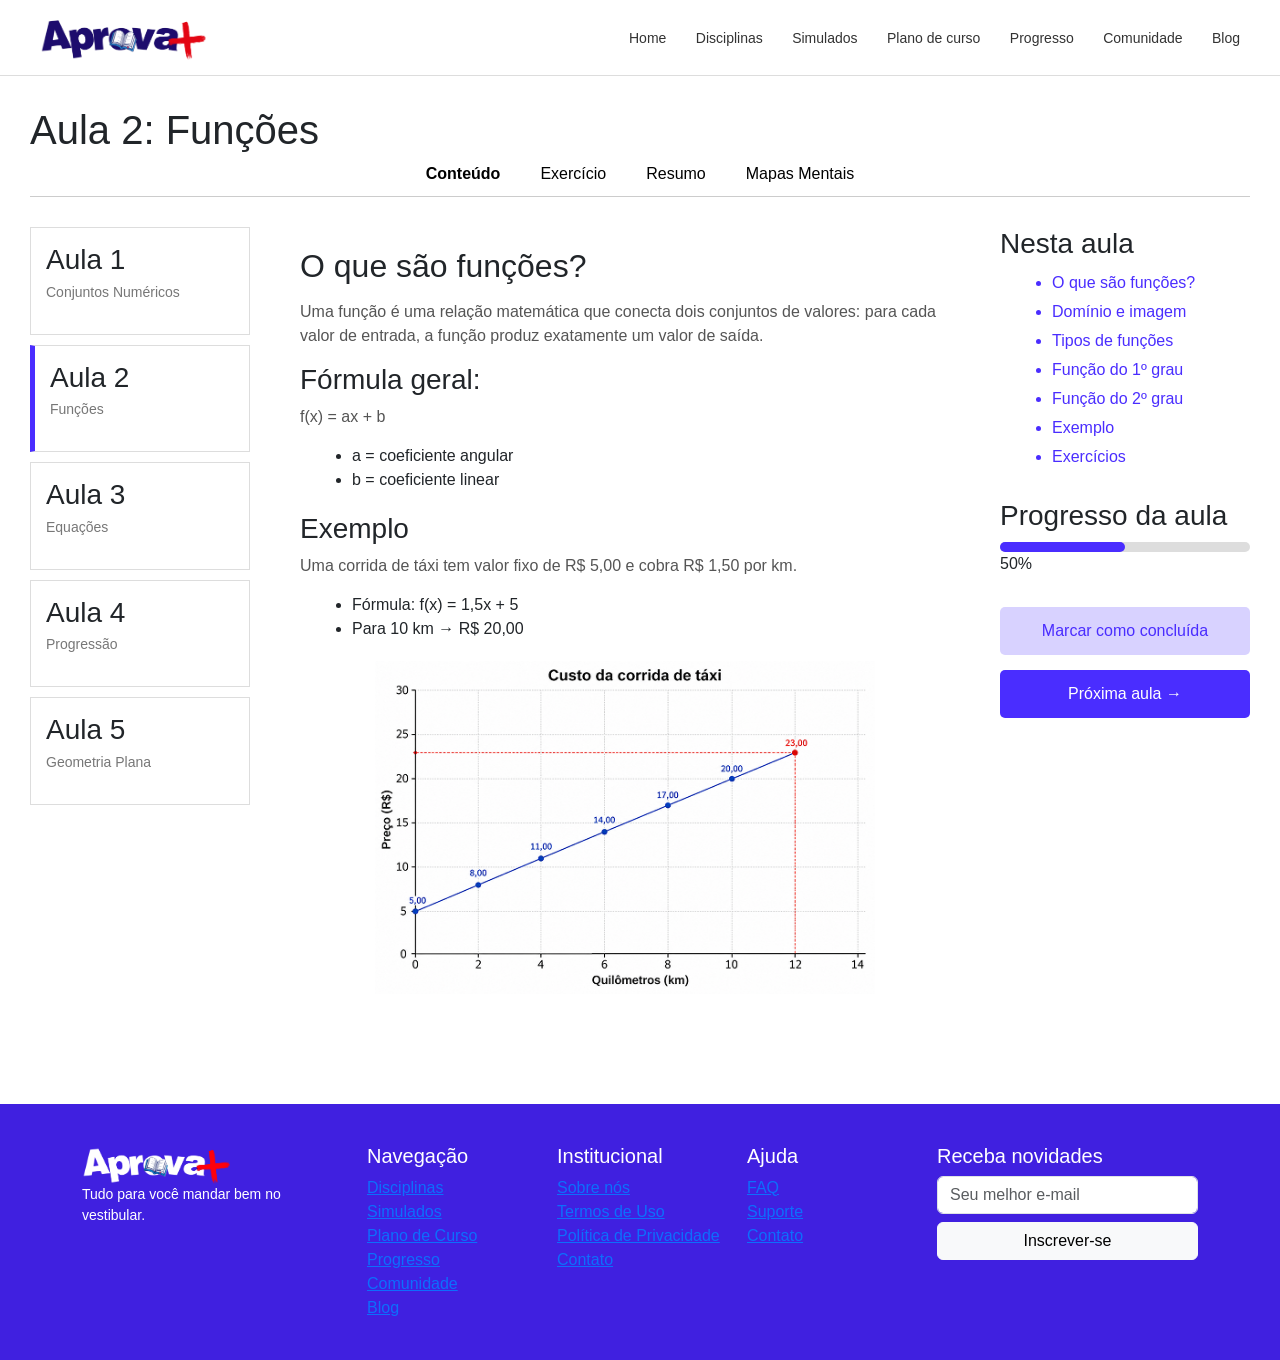
==== pages/aula.html @ 3aad1b59 "Add files via upload" ====
<!DOCTYPE html>
<html lang="pt-BR">
<head>
    <meta charset="UTF-8">
    <meta name="viewport" content="width=device-width, initial-scale=1.0">
    <title>Aula 2 - Funções</title>
    <link rel="stylesheet" href="../css/styleaula.css">
    <link href="https://cdn.jsdelivr.net/npm/bootstrap@5.3.3/dist/css/bootstrap.min.css" rel="stylesheet">

</head>
<body>

    <header>
        <div class="logo">
            <img src="../img/logo.png.png" alt="Aprova+">
        </div>

        <nav>
            <a href="../index.html">Home</a>
            <a href="../pages/materia.html">Disciplinas</a>
            <a href="../pages/simulados.html">Simulados</a>
            <a href="../pages/plano.html">Plano de curso</a>
            <a href="../pages/progresso.html">Progresso</a>
            <a href="../pages/comunidade.html">Comunidade</a>
            <a href="../pages/blog.html">Blog</a>
        </nav>
        
    
    </header>

    <main>

        <h1>Aula 2: Funções</h1>

        <div class="abas">
            <a href="#" class="ativa">Conteúdo</a>
            <a href="#">Exercício</a>
            <a href="#">Resumo</a>
            <a href="#">Mapas Mentais</a>
        </div>

        <section class="conteudo-geral">

            <!-- Menu lateral -->
            <aside class="menu-aulas">

                <div class="aula">
                    <h3>Aula 1</h3>
                    <p>Conjuntos Numéricos</p>
                </div>

                <div class="aula selecionada">
                    <h3>Aula 2</h3>
                    <p>Funções</p>
                </div>

                <div class="aula">
                    <h3>Aula 3</h3>
                    <p>Equações</p>
                </div>

                <div class="aula">
                    <h3>Aula 4</h3>
                    <p>Progressão</p>
                </div>

                <div class="aula">
                    <h3>Aula 5</h3>
                    <p>Geometria Plana</p>
                </div>

            </aside>

            <section class="conteudo">

                <h2>O que são funções?</h2>

                <p>
                    Uma função é uma relação matemática que conecta dois conjuntos de valores:
                    para cada valor de entrada, a função produz exatamente um valor de saída.
                </p>

                <h3>Fórmula geral:</h3>

                <p>
                    f(x) = ax + b
                </p>

                <ul>
                    <li>a = coeficiente angular</li>
                    <li>b = coeficiente linear</li>
                </ul>

                <h3>Exemplo</h3>

                <p>
                    Uma corrida de táxi tem valor fixo de R$ 5,00 e cobra R$ 1,50 por km.
                </p>

                <ul>
                    <li>Fórmula: f(x) = 1,5x + 5</li>
                    <li>Para 10 km → R$ 20,00</li>
                </ul>

                <img src="../img/grafico.png" alt="Gráfico da função" class="grafico">

            </section>

       
            <aside class="lateral">

                <h3>Nesta aula</h3>

                <ul>
                    <li>O que são funções?</li>
                    <li>Domínio e imagem</li>
                    <li>Tipos de funções</li>
                    <li>Função do 1º grau</li>
                    <li>Função do 2º grau</li>
                    <li>Exemplo</li>
                    <li>Exercícios</li>
                </ul>

                <h3>Progresso da aula</h3>

                <div class="barra">
                    <div class="preenchimento"></div>
                </div>

                <p>50%</p>

                <button class="btn-concluir">
                    Marcar como concluída
                </button>

                <button class="btn-proxima">
                    Próxima aula →
                </button>

            </aside>

        </section>

    </main>

   <footer>

    <div class="container">

        <div class="row">

            <div class="col-md-3">

                <img src="../img/logo aprova+ branca.png" height="40" alt="Aprova+">

                <p>
                    Tudo para você mandar bem no vestibular.
                </p>

            </div>

            <div class="col-md-2">

                <h5>Navegação</h5>

                <a href="../pages/materia.html">Disciplinas</a><br>
                <a href="../pages/simulados.html">Simulados</a><br>
                <a href="../pages/plano.html">Plano de Curso</a><br>
                <a href="../pages/progresso.html">Progresso</a><br>
                <a href="../pages/comunidade.html">Comunidade</a><br>
                <a href="../pages/blog.html">Blog</a>

            </div>

            <div class="col-md-2">

                <h5>Institucional</h5>

                <a href="#">Sobre nós</a><br>
                <a href="#">Termos de Uso</a><br>
                <a href="#">Política de Privacidade</a><br>
                <a href="#">Contato</a>

            </div>

            <div class="col-md-2">

                <h5>Ajuda</h5>

                <a href="#">FAQ</a><br>
                <a href="#">Suporte</a><br>
                <a href="#">Contato</a>

            </div>

            <div class="col-md-3">

                <h5>Receba novidades</h5>

                <input
                    type="email"
                    placeholder="Seu melhor e-mail"
                    class="form-control mb-2">

                <button class="btn btn-light w-100">
                    Inscrever-se
                </button>

            </div>

        </div>

    </div>

</footer>

</body>
</html>
---- css/styleaula.css ----
*{
    margin:0;
    padding:0;
    box-sizing:border-box;
    font-family:Arial, Helvetica, sans-serif;
}

body{
    background:#f5f5f5;
}



header{
    background:white;
    display:flex;
    justify-content:space-between;
    align-items:center;
    padding:15px 40px;
    border-bottom:1px solid #ddd;
}

.logo img{
    height:45px;
}

nav a{
    text-decoration:none;
    color:#333;
    margin-left:25px;
    font-size:14px;
}



main{
    padding:30px;
}

h1{
    margin-bottom:25px;
}


.abas{
    display:flex;
    justify-content:center;
    gap:40px;
    border-bottom:1px solid #ccc;
    margin-bottom:30px;
}

.abas a{
    text-decoration:none;
    color:#000;
    padding-bottom:10px;
}

.ativa{
    font-weight:bold;
}



.conteudo-geral{
    display:flex;
    gap:30px;
}

.menu-aulas{
    width:220px;
}

.aula{
    background:white;
    border:1px solid #ddd;
    padding:15px;
    margin-bottom:10px;
}

.aula h3{
    margin-bottom:5px;
}

.aula p{
    color:#777;
    font-size:14px;
}

.selecionada{
    border-left:5px solid #4a2dff;
}



.conteudo{
    flex:1;
    background:white;
    padding:20px;
}

.conteudo h2{
    margin-bottom:15px;
}

.conteudo p{
    margin-bottom:15px;
    color:#555;
}

.conteudo ul{
    margin-left:20px;
    margin-bottom:20px;
}

.grafico{
    width:100%;
    max-width:500px;
    display:block;
    margin:20px auto;
}



.lateral{
    width:250px;
}

.lateral h3{
    margin-bottom:10px;
}

.lateral ul{
    margin-left:20px;
    margin-bottom:30px;
}

.lateral li{
    margin-bottom:5px;
    color:#4a2dff;
}

.barra{
    width:100%;
    height:10px;
    background:#ddd;
    border-radius:10px;
    margin-top:10px;
}

.preenchimento{
    width:50%;
    height:100%;
    background:#4a2dff;
    border-radius:10px;
}

.btn-concluir,
.btn-proxima{
    width:100%;
    border:none;
    padding:12px;
    margin-top:15px;
    cursor:pointer;
    border-radius:5px;
}

.btn-concluir{
    background:#d8d2ff;
    color:#4a2dff;
}

.btn-proxima{
    background:#4a2dff;
    color:white;
}



footer{
    margin-top:40px;
    background:#4020e0;
    color:white;
    display:flex;
    justify-content:space-around;
    padding:40px;
}

footer h4{
    margin-bottom:10px;
}

footer p{
    margin-bottom:5px;
    font-size:14px;
}

.rodape-logo img{
    height:50px;
    margin-bottom:10px;
}
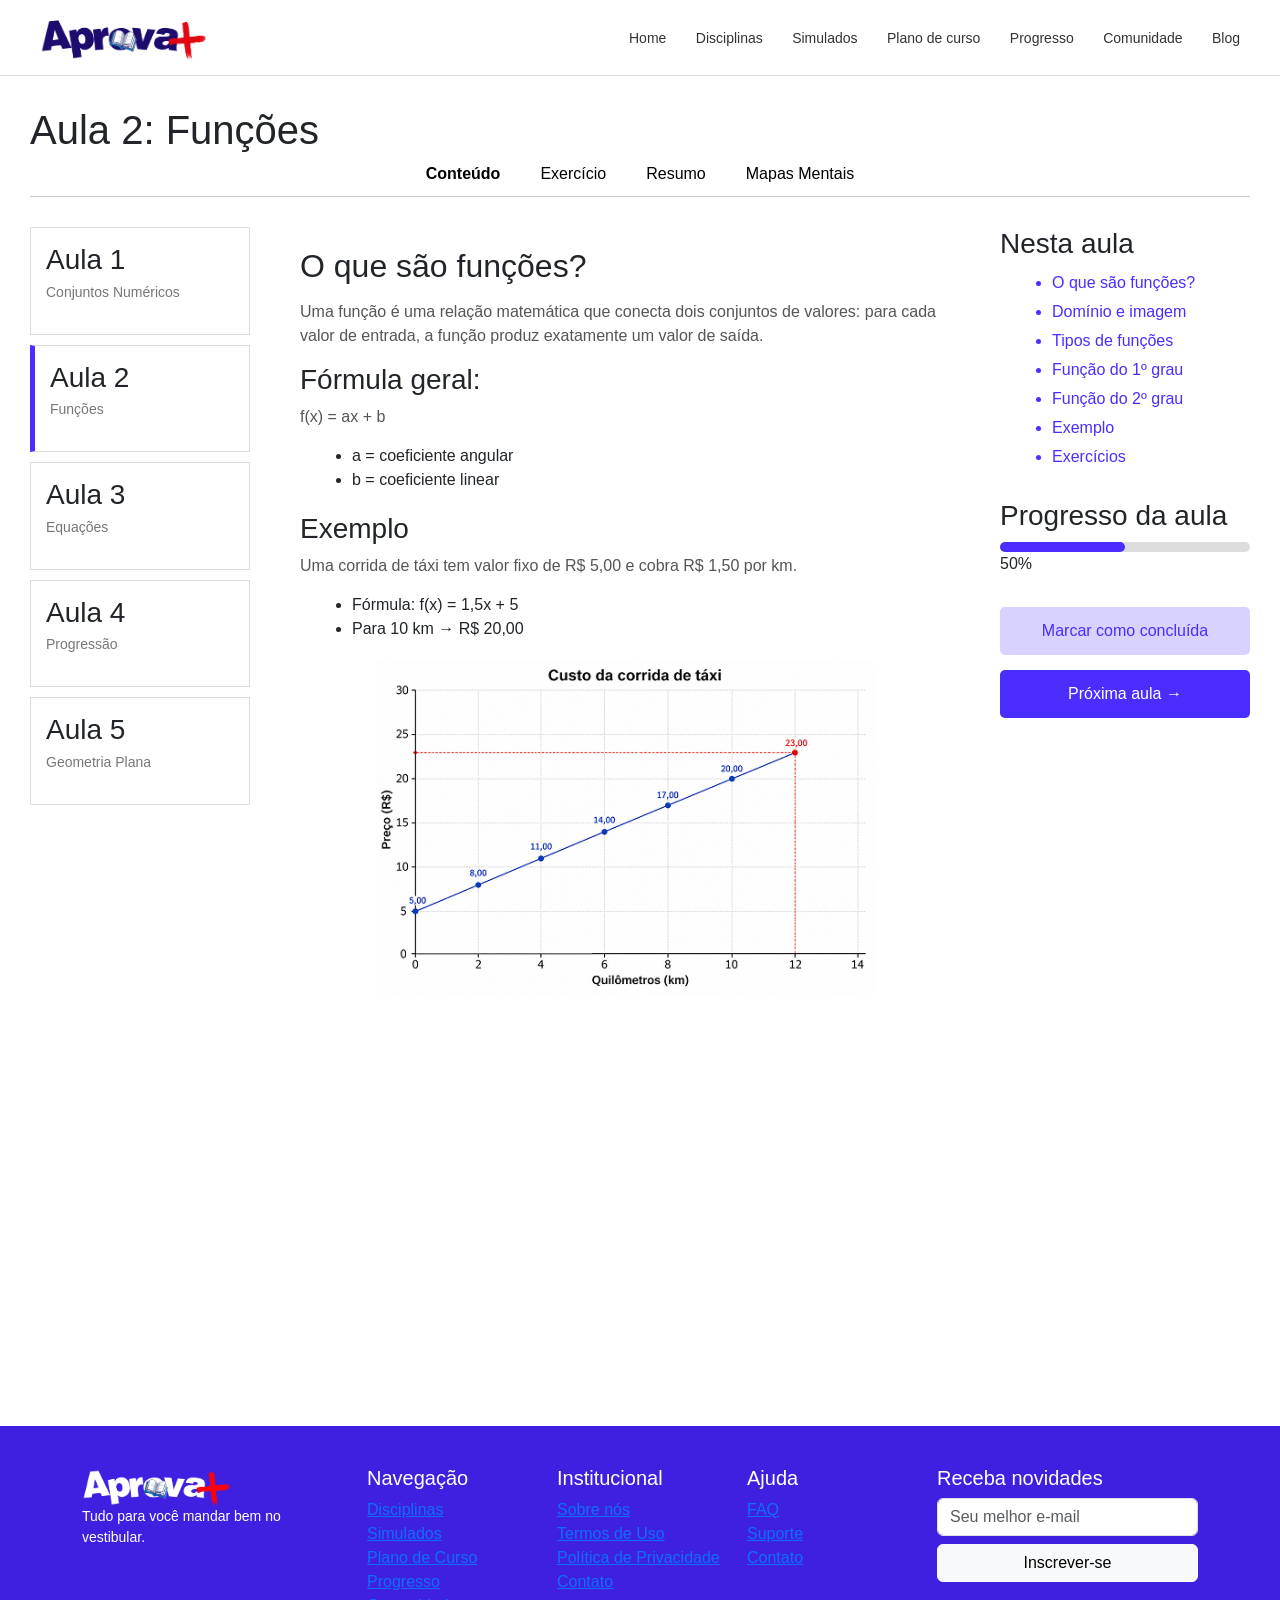
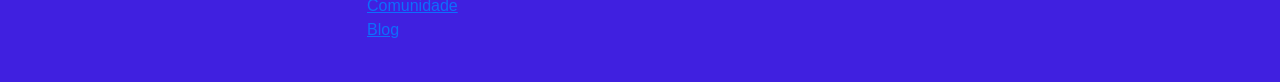
==== commit ed3f7a51: "Update aula.html" ====
--- a/pages/aula.html
+++ b/pages/aula.html
@@ -143,6 +143,8 @@
 
     </main>
 
+    <iframe width="560" height="315" src="https://www.youtube.com/embed/xpv-SWbDUr8?si=knUMVpurvGlTQN4D" title="YouTube video player" frameborder="0" allow="accelerometer; autoplay; clipboard-write; encrypted-media; gyroscope; picture-in-picture; web-share" referrerpolicy="strict-origin-when-cross-origin" allowfullscreen></iframe>
+
    <footer>
 
     <div class="container">
@@ -215,4 +217,4 @@
 </footer>
 
 </body>
-</html>+</html>
